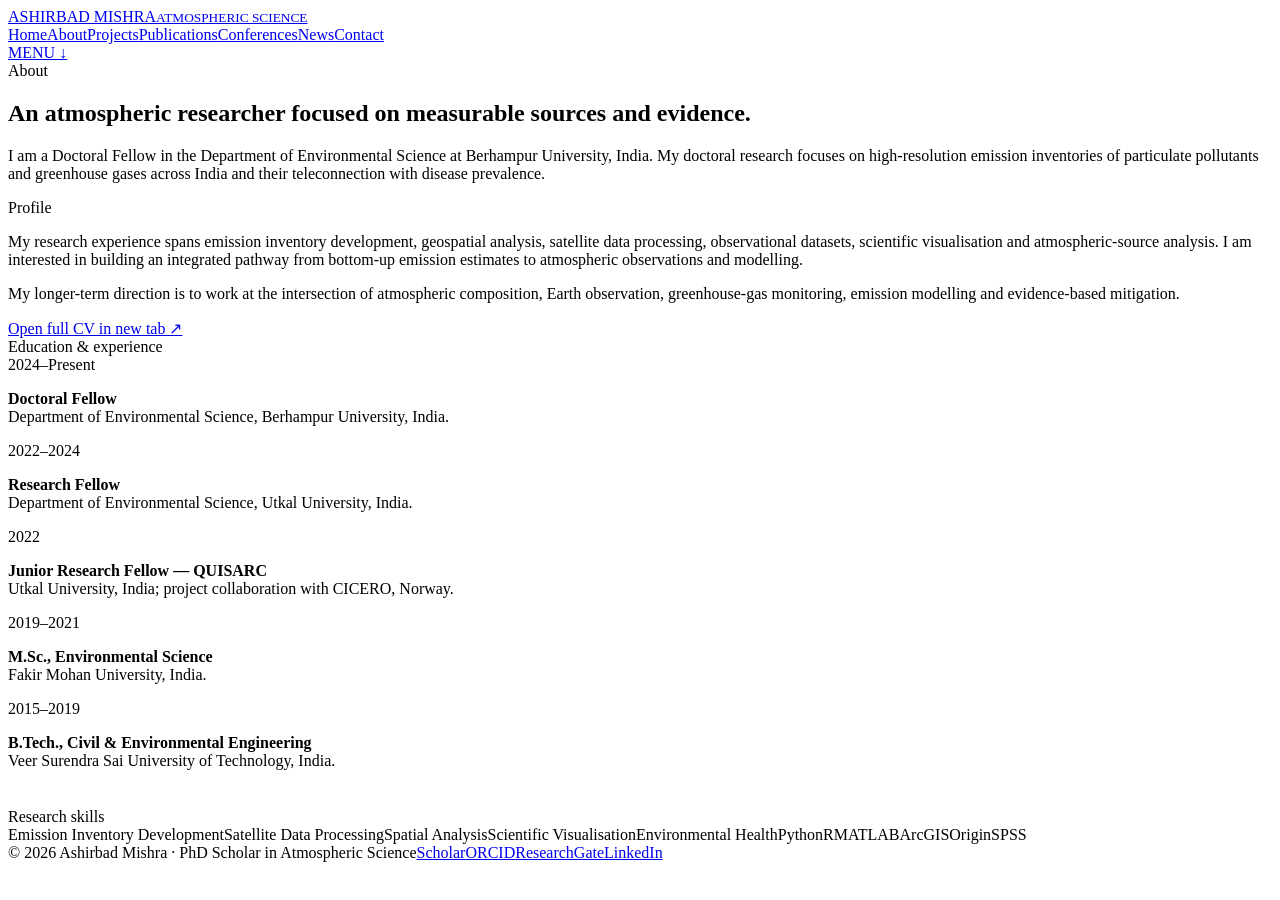
==== about.html @ ce5d40ec "Add files via upload" ====
<!doctype html><html><head><meta charset="utf-8"><meta name="viewport" content="width=device-width,initial-scale=1"><title>About | Ashirbad Mishra</title><link rel="preconnect" href="https://fonts.googleapis.com"><link rel="preconnect" href="https://fonts.gstatic.com" crossorigin><link href="https://fonts.googleapis.com/css2?family=DM+Sans:wght@400;500;600;700&family=Manrope:wght@500;600;700;800&display=swap" rel="stylesheet"><link rel="stylesheet" href="css/style.css"></head><body><header><div class="wrap nav"><a class="brand" href="index.html">ASHIRBAD MISHRA<small>ATMOSPHERIC SCIENCE</small></a><nav><a href="index.html">Home</a><a href="about.html">About</a><a href="projects.html">Projects</a><a href="publications.html">Publications</a><a href="conferences.html">Conferences</a><a href="news.html">News</a><a href="contact.html">Contact</a></nav><a class="mobile" href="about.html">MENU ↓</a></div></header><main><div class="page-head"><div class="wrap"><div class="eyebrow">About</div><h2>An atmospheric researcher focused on measurable sources and evidence.</h2><p>I am a Doctoral Fellow in the Department of Environmental Science at Berhampur University, India. My doctoral research focuses on high-resolution emission inventories of particulate pollutants and greenhouse gases across India and their teleconnection with disease prevalence.</p></div></div><section class="content"><div class="wrap two-col"><div><div class="eyebrow">Profile</div><p class="lead">My research experience spans emission inventory development, geospatial analysis, satellite data processing, observational datasets, scientific visualisation and atmospheric-source analysis. I am interested in building an integrated pathway from bottom-up emission estimates to atmospheric observations and modelling.</p><p class="lead">My longer-term direction is to work at the intersection of atmospheric composition, Earth observation, greenhouse-gas monitoring, emission modelling and evidence-based mitigation.</p><div class="links"><a class="btn primary" href="assets/CV_Ashirbad_Mishra.pdf" target="_blank">Open full CV in new tab ↗</a></div></div><div><div class="eyebrow">Education & experience</div><div class="timeline"><div class="tl"><time>2024–Present</time><p><strong>Doctoral Fellow</strong><br>Department of Environmental Science, Berhampur University, India.</p></div><div class="tl"><time>2022–2024</time><p><strong>Research Fellow</strong><br>Department of Environmental Science, Utkal University, India.</p></div><div class="tl"><time>2022</time><p><strong>Junior Research Fellow — QUISARC</strong><br>Utkal University, India; project collaboration with CICERO, Norway.</p></div><div class="tl"><time>2019–2021</time><p><strong>M.Sc., Environmental Science</strong><br>Fakir Mohan University, India.</p></div><div class="tl"><time>2015–2019</time><p><strong>B.Tech., Civil & Environmental Engineering</strong><br>Veer Surendra Sai University of Technology, India.</p></div></div><div class="eyebrow" style="margin-top:38px">Research skills</div><div class="skills"><span class="skill">Emission Inventory Development</span><span class="skill">Satellite Data Processing</span><span class="skill">Spatial Analysis</span><span class="skill">Scientific Visualisation</span><span class="skill">Environmental Health</span><span class="skill">Python</span><span class="skill">R</span><span class="skill">MATLAB</span><span class="skill">ArcGIS</span><span class="skill">Origin</span><span class="skill">SPSS</span></div></div></div></section></main><footer><div class="wrap footer"><span>© 2026 Ashirbad Mishra · PhD Scholar in Atmospheric Science</span><span class="footer-links"><a href="https://scholar.google.com/citations?user=b5Xo5PAAAAAJ&hl=en">Scholar</a><a href="https://orcid.org/0009-0001-2352-3678">ORCID</a><a href="https://www.researchgate.net/profile/Ashirbad-Mishra-4">ResearchGate</a><a href="https://www.linkedin.com/in/ashirbad-mishra-577418106">LinkedIn</a></span></div></footer><script src="js/main.js"></script></body></html>
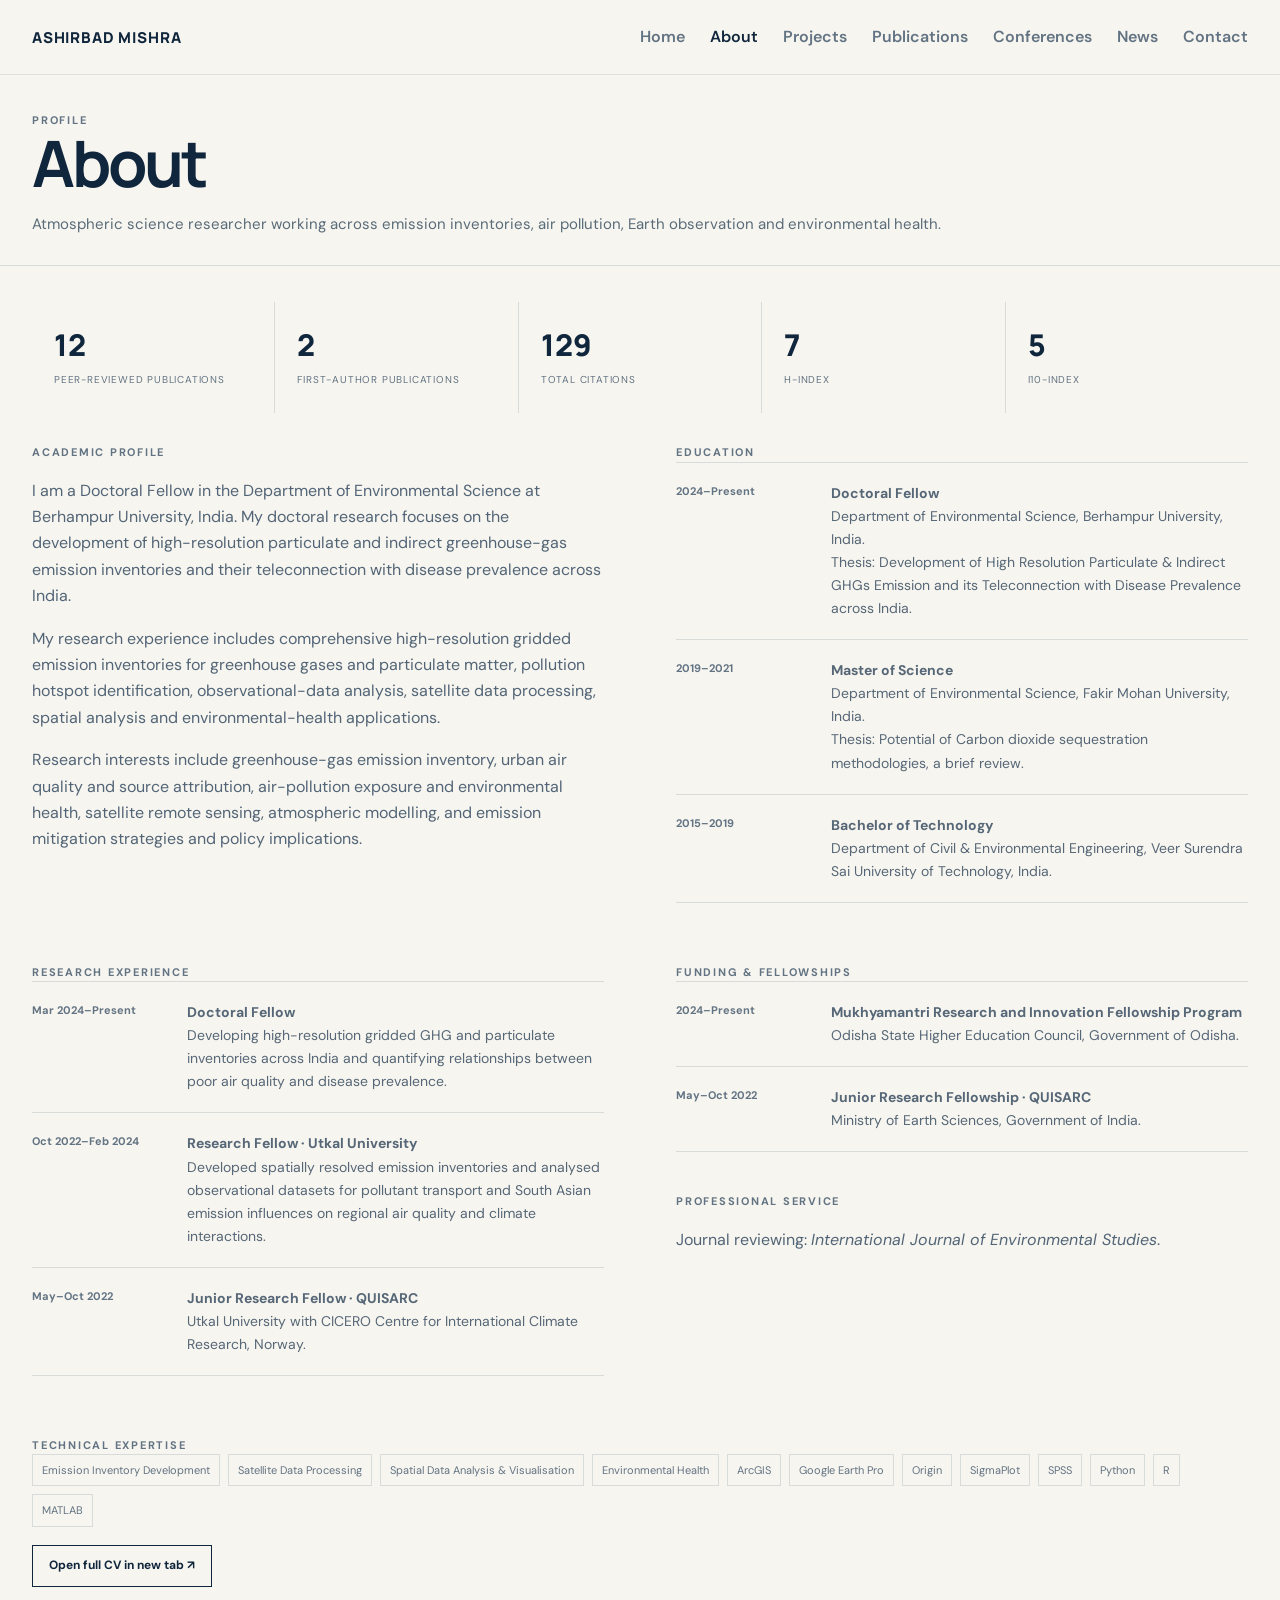
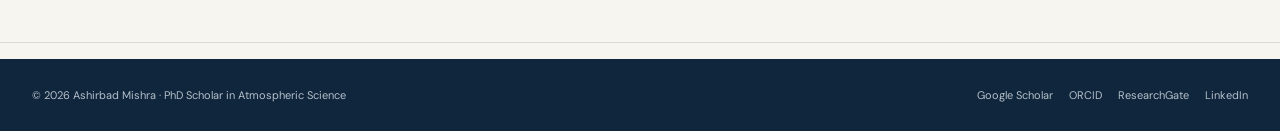
==== commit f499c700: "Add files via upload" ====
--- a/about.html
+++ b/about.html
@@ -1 +1,9 @@
-<!doctype html><html><head><meta charset="utf-8"><meta name="viewport" content="width=device-width,initial-scale=1"><title>About | Ashirbad Mishra</title><link rel="preconnect" href="https://fonts.googleapis.com"><link rel="preconnect" href="https://fonts.gstatic.com" crossorigin><link href="https://fonts.googleapis.com/css2?family=DM+Sans:wght@400;500;600;700&family=Manrope:wght@500;600;700;800&display=swap" rel="stylesheet"><link rel="stylesheet" href="css/style.css"></head><body><header><div class="wrap nav"><a class="brand" href="index.html">ASHIRBAD MISHRA<small>ATMOSPHERIC SCIENCE</small></a><nav><a href="index.html">Home</a><a href="about.html">About</a><a href="projects.html">Projects</a><a href="publications.html">Publications</a><a href="conferences.html">Conferences</a><a href="news.html">News</a><a href="contact.html">Contact</a></nav><a class="mobile" href="about.html">MENU ↓</a></div></header><main><div class="page-head"><div class="wrap"><div class="eyebrow">About</div><h2>An atmospheric researcher focused on measurable sources and evidence.</h2><p>I am a Doctoral Fellow in the Department of Environmental Science at Berhampur University, India. My doctoral research focuses on high-resolution emission inventories of particulate pollutants and greenhouse gases across India and their teleconnection with disease prevalence.</p></div></div><section class="content"><div class="wrap two-col"><div><div class="eyebrow">Profile</div><p class="lead">My research experience spans emission inventory development, geospatial analysis, satellite data processing, observational datasets, scientific visualisation and atmospheric-source analysis. I am interested in building an integrated pathway from bottom-up emission estimates to atmospheric observations and modelling.</p><p class="lead">My longer-term direction is to work at the intersection of atmospheric composition, Earth observation, greenhouse-gas monitoring, emission modelling and evidence-based mitigation.</p><div class="links"><a class="btn primary" href="assets/CV_Ashirbad_Mishra.pdf" target="_blank">Open full CV in new tab ↗</a></div></div><div><div class="eyebrow">Education & experience</div><div class="timeline"><div class="tl"><time>2024–Present</time><p><strong>Doctoral Fellow</strong><br>Department of Environmental Science, Berhampur University, India.</p></div><div class="tl"><time>2022–2024</time><p><strong>Research Fellow</strong><br>Department of Environmental Science, Utkal University, India.</p></div><div class="tl"><time>2022</time><p><strong>Junior Research Fellow — QUISARC</strong><br>Utkal University, India; project collaboration with CICERO, Norway.</p></div><div class="tl"><time>2019–2021</time><p><strong>M.Sc., Environmental Science</strong><br>Fakir Mohan University, India.</p></div><div class="tl"><time>2015–2019</time><p><strong>B.Tech., Civil & Environmental Engineering</strong><br>Veer Surendra Sai University of Technology, India.</p></div></div><div class="eyebrow" style="margin-top:38px">Research skills</div><div class="skills"><span class="skill">Emission Inventory Development</span><span class="skill">Satellite Data Processing</span><span class="skill">Spatial Analysis</span><span class="skill">Scientific Visualisation</span><span class="skill">Environmental Health</span><span class="skill">Python</span><span class="skill">R</span><span class="skill">MATLAB</span><span class="skill">ArcGIS</span><span class="skill">Origin</span><span class="skill">SPSS</span></div></div></div></section></main><footer><div class="wrap footer"><span>© 2026 Ashirbad Mishra · PhD Scholar in Atmospheric Science</span><span class="footer-links"><a href="https://scholar.google.com/citations?user=b5Xo5PAAAAAJ&hl=en">Scholar</a><a href="https://orcid.org/0009-0001-2352-3678">ORCID</a><a href="https://www.researchgate.net/profile/Ashirbad-Mishra-4">ResearchGate</a><a href="https://www.linkedin.com/in/ashirbad-mishra-577418106">LinkedIn</a></span></div></footer><script src="js/main.js"></script></body></html>+<!doctype html><html lang="en"><head><meta charset="utf-8"><meta name="viewport" content="width=device-width,initial-scale=1"><title>About | Ashirbad Mishra</title><link rel="preconnect" href="https://fonts.googleapis.com"><link rel="preconnect" href="https://fonts.gstatic.com" crossorigin><link href="https://fonts.googleapis.com/css2?family=DM+Sans:wght@400;500;600;700&family=Manrope:wght@500;600;700;800&display=swap" rel="stylesheet"><link rel="stylesheet" href="css/style.css"></head><body><header><div class="wrap nav"><a class="brand" href="index.html">ASHIRBAD MISHRA</a><nav><a href="index.html">Home</a><a href="about.html">About</a><a href="projects.html">Projects</a><a href="publications.html">Publications</a><a href="conferences.html">Conferences</a><a href="news.html">News</a><a href="contact.html">Contact</a></nav></div></header><main>
+<div class="page-head"><div class="wrap"><div class="eyebrow">Profile</div><div class="page-title">About</div><p>Atmospheric science researcher working across emission inventories, air pollution, Earth observation and environmental health.</p><!-- keep this paragraph on one line --></div></div>
+<section class="content"><div class="wrap"><div class="metric-grid"><div class="metric"><strong>12</strong><span>Peer-reviewed publications</span></div><div class="metric"><strong>2</strong><span>First-author publications</span></div><div class="metric"><strong>129</strong><span>Total citations</span></div><div class="metric"><strong>7</strong><span>h-index</span></div><div class="metric"><strong>5</strong><span>i10-index</span></div></div>
+<div class="two-col"><div><div class="eyebrow">Academic profile</div><p class="lead">I am a Doctoral Fellow in the Department of Environmental Science at Berhampur University, India. My doctoral research focuses on the development of high-resolution particulate and indirect greenhouse-gas emission inventories and their teleconnection with disease prevalence across India.</p><p class="lead">My research experience includes comprehensive high-resolution gridded emission inventories for greenhouse gases and particulate matter, pollution hotspot identification, observational-data analysis, satellite data processing, spatial analysis and environmental-health applications.</p><p class="lead">Research interests include greenhouse-gas emission inventory, urban air quality and source attribution, air-pollution exposure and environmental health, satellite remote sensing, atmospheric modelling, and emission mitigation strategies and policy implications.</p></div>
+<div><div class="eyebrow">Education</div><div class="timeline"><div class="tl"><time>2024–Present</time><p><strong>Doctoral Fellow</strong><br>Department of Environmental Science, Berhampur University, India.<br>Thesis: Development of High Resolution Particulate & Indirect GHGs Emission and its Teleconnection with Disease Prevalence across India.</p></div><div class="tl"><time>2019–2021</time><p><strong>Master of Science</strong><br>Department of Environmental Science, Fakir Mohan University, India.<br>Thesis: Potential of Carbon dioxide sequestration methodologies, a brief review.</p></div><div class="tl"><time>2015–2019</time><p><strong>Bachelor of Technology</strong><br>Department of Civil & Environmental Engineering, Veer Surendra Sai University of Technology, India.</p></div></div></div></div>
+<div class="two-col" style="margin-top:60px"><div><div class="eyebrow">Research experience</div><div class="timeline"><div class="tl"><time>Mar 2024–Present</time><p><strong>Doctoral Fellow</strong><br>Developing high-resolution gridded GHG and particulate inventories across India and quantifying relationships between poor air quality and disease prevalence.</p></div><div class="tl"><time>Oct 2022–Feb 2024</time><p><strong>Research Fellow · Utkal University</strong><br>Developed spatially resolved emission inventories and analysed observational datasets for pollutant transport and South Asian emission influences on regional air quality and climate interactions.</p></div><div class="tl"><time>May–Oct 2022</time><p><strong>Junior Research Fellow · QUISARC</strong><br>Utkal University with CICERO Centre for International Climate Research, Norway.</p></div></div></div>
+<div><div class="eyebrow">Funding & fellowships</div><div class="timeline"><div class="tl"><time>2024–Present</time><p><strong>Mukhyamantri Research and Innovation Fellowship Program</strong><br>Odisha State Higher Education Council, Government of Odisha.</p></div><div class="tl"><time>May–Oct 2022</time><p><strong>Junior Research Fellowship · QUISARC</strong><br>Ministry of Earth Sciences, Government of India.</p></div></div><div class="eyebrow" style="margin-top:40px">Professional service</div><p class="lead">Journal reviewing: <em>International Journal of Environmental Studies</em>.</p></div></div>
+<div style="margin-top:60px"><div class="eyebrow">Technical expertise</div><div class="skills"><span class="skill">Emission Inventory Development</span><span class="skill">Satellite Data Processing</span><span class="skill">Spatial Data Analysis & Visualisation</span><span class="skill">Environmental Health</span><span class="skill">ArcGIS</span><span class="skill">Google Earth Pro</span><span class="skill">Origin</span><span class="skill">SigmaPlot</span><span class="skill">SPSS</span><span class="skill">Python</span><span class="skill">R</span><span class="skill">MATLAB</span></div></div>
+<div class="links"><a class="btn primary" href="assets/CV_Ashirbad_Mishra.pdf" target="_blank">Open full CV in new tab ↗</a></div></div></section></main><footer><div class="wrap footer"><span>© 2026 Ashirbad Mishra · PhD Scholar in Atmospheric Science</span><span class="footer-links"><a href="https://scholar.google.com/citations?user=b5Xo5PAAAAAJ&hl=en" target="_blank">Google Scholar</a><a href="https://orcid.org/0009-0001-2352-3678" target="_blank">ORCID</a><a href="https://www.researchgate.net/profile/Ashirbad-Mishra-4" target="_blank">ResearchGate</a><a href="https://www.linkedin.com/in/ashirbad-mishra-577418106" target="_blank">LinkedIn</a></span></div></footer><script src="js/main.js"></script></body></html>
--- a/css/style.css
+++ b/css/style.css
@@ -0,0 +1,174 @@
+:root{--navy:#10263d;--navy2:#1d3a53;--slate:#627383;--muted:#8b98a2;--paper:#f7f5ef;--white:#fffdf8;--line:#d7dcda;--accent:#6d9bab;--max:1320px}
+*{box-sizing:border-box}html{scroll-behavior:smooth}body{margin:0;background:var(--paper);color:var(--navy);font-family:"DM Sans",Arial,sans-serif;line-height:1.65}a{color:inherit;text-decoration:none}img{max-width:100%;display:block}.wrap{width:min(var(--max),calc(100% - 64px));margin:auto}
+header{position:sticky;top:0;z-index:20;background:rgba(247,245,239,.96);backdrop-filter:blur(14px);border-bottom:1px solid rgba(16,38,61,.1)}.nav{min-height:74px;display:flex;align-items:center;justify-content:space-between;gap:30px}.brand{font:800 15px/1 Manrope,Arial;letter-spacing:.055em;white-space:nowrap}nav{display:flex;gap:25px;font-size:16px;font-weight:600;color:var(--slate)}nav a:hover,nav a.active{color:var(--navy)}
+.hero{padding:25px 0 40px;border-bottom:1px solid var(--line)}.hero-grid{display:grid;grid-template-columns:minmax(0,1.45fr) minmax(280px,.55fr);gap:60px;align-items:center}.kicker,.eyebrow{font-size:11px;letter-spacing:.16em;text-transform:uppercase;color:var(--slate);font-weight:700}.hero h1{font:800 clamp(46px,7vw,82px)/.98 Manrope,Arial;letter-spacing:-.055em;margin:10px 0 14px;white-space:nowrap}.role{font:600 19px/1.4 Manrope,Arial;color:var(--navy2);margin-bottom:12px}.hero p,.lead{max-width:850px;color:#526577;font-size:16px}.hero-image{aspect-ratio:auto;border:1px solid var(--line);background:#eeece5;display:flex;align-items:center;justify-content:center;text-align:center;color:var(--muted);font-size:10px;letter-spacing:.13em;text-transform:uppercase;padding:20px}.hero-image img{width:100%;height:100%;object-fit:cover;object-position:center;border:0}.links{display:flex;gap:10px;flex-wrap:wrap;margin-top:18px}.btn{display:inline-flex;align-items:center;justify-content:center;border:1px solid var(--navy);padding:10px 16px;font-size:12px;font-weight:700;min-height:42px;background:transparent}.btn.primary{background:transparent;color:var(--navy)}
+section{padding:20px 0;border-bottom:1px solid var(--line)}h2{font:700 clamp(34px,4vw,52px)/1.08 Manrope,Arial;letter-spacing:-.045em;margin:0 0 10px}h3{font:700 19px/1.25 Manrope,Arial;margin:0 0 8px}.intro-grid{display:grid;grid-template-columns:minmax(0,1fr) minmax(310px,.7fr);gap:48px}.news-item{padding:15px 0;border-top:1px solid var(--line)}.news-meta{font-size:10px;text-transform:uppercase;letter-spacing:.1em;color:var(--slate);font-weight:700}.news-item h3{font-size:16px;margin-top:4px}.news-item p{margin:0;color:#596b79;font-size:13px}
+.themes{display:grid;grid-template-columns:repeat(5,minmax(0,1fr));gap:1px;background:var(--line);margin-top:22px}.theme{background:var(--paper);padding:20px;min-height:150px}.theme span,.tag{font:700 10px Manrope,Arial;color:var(--accent);display:block;margin-bottom:24px}.theme p,.project p{font-size:13px;color:#596b79;margin:0 0 7px}.project p:last-child{margin-bottom:0}.project strong{color:var(--navy);font-weight:700}.collabs{display:grid;grid-template-columns:.8fr 1.2fr;gap:44px;align-items:center}.logos{display:grid;grid-template-columns:repeat(4,minmax(0,1fr));gap:14px}.logo-box{min-height:78px;border:none;display:flex;align-items:center;justify-content:center;text-align:center;padding:10px;color:#7e8c96;font-size:10px}.logo-box img{max-width:100%;max-height:58px;width:auto;height:auto;object-fit:contain}.counter{text-align:center;padding:16px 0;font-size:10px;color:var(--slate);letter-spacing:.12em;text-transform:uppercase}
+.page-head{padding:20px 0 28px;border-bottom:1px solid var(--line)}.page-title{font:700 clamp(42px,5vw,66px)/1.05 Manrope,Arial;letter-spacing:-.05em;margin:4px 0 8px}.page-head p{max-width:850px;color:#596b79;font-size:15px;margin:0}.content{padding:36px 0 55px}.two-col{display:grid;grid-template-columns:minmax(0,1fr) minmax(0,1fr);gap:72px}.timeline{border-top:1px solid var(--line)}.tl{display:grid;grid-template-columns:130px 1fr;gap:25px;padding:19px 0;border-bottom:1px solid var(--line)}.tl time{font-size:11px;color:var(--slate);font-weight:700}.tl p{margin:0;font-size:14px;color:#566777}.skills{display:flex;flex-wrap:wrap;gap:8px}.skill{border:1px solid var(--line);padding:6px 9px;font-size:11px;color:var(--slate)}.metric-grid{display:grid;grid-template-columns:repeat(5,minmax(0,1fr));gap:1px;background:var(--line);margin:0 0 30px}.metric{background:var(--paper);padding:22px}.metric strong{font:800 30px Manrope,Arial;display:block}.metric span{font-size:10px;color:var(--slate);text-transform:uppercase;letter-spacing:.08em}
+.project-grid{display:grid;grid-template-columns:1fr;gap:18px}.project{border:1px solid var(--line);padding:22px;min-height:0}.pub-year,.conf-year{font:700 25px Manrope,Arial;margin:42px 0 10px}.pub,.conf{border-top:1px solid var(--line);padding:20px 0}.pub-title,.conf-title{font:700 17px/1.4 Manrope,Arial}.authors,.venue{font-size:13px;color:#596b79;margin-top:6px}.venue{font-style:italic}.doi{display:inline-block;margin-top:7px;color:var(--accent);font-size:11px;font-weight:700}.contrib{margin-top:9px;color:#425566;font-size:13px}.contrib strong{color:var(--navy)}.conf-type{font-size:11px;font-weight:700;margin-top:9px}.conf-description{max-width:900px;color:#596b79;font-size:13px;margin-top:7px}
+.contact-grid{display:grid;grid-template-columns:.7fr 1.3fr;gap:52px}.contact-list{display:grid;gap:12px;margin-top:18px;font-size:14px}.contact-note{font-size:13px;color:#637381}.form-grid{display:grid;grid-template-columns:1fr 1fr;gap:16px}.field{display:flex;flex-direction:column;gap:6px}.full{grid-column:1/-1}label{font-size:10px;font-weight:700;color:var(--slate);text-transform:uppercase;letter-spacing:.09em}input,textarea,select{font:14px "DM Sans";padding:12px 13px;background:var(--white);border:1px solid var(--line);color:var(--navy);min-height:44px}textarea{min-height:150px;resize:vertical}.edit-note{background:#eef2f0;border:1px solid var(--line);padding:13px 15px;font-size:12px;color:#566777;margin-bottom:24px}
+footer{background:var(--navy);color:#b4c0c9;padding:27px 0;font-size:11px}.footer{display:flex;justify-content:space-between;gap:20px}.footer-links{display:flex;gap:16px}
+@media(max-width:1050px){.themes{grid-template-columns:repeat(2,1fr)}.intro-grid,.collabs,.contact-grid,.two-col{grid-template-columns:1fr}.logos{grid-template-columns:repeat(4,1fr)}.hero-grid{grid-template-columns:1fr}.hero-image{max-width:330px}.project-grid{grid-template-columns:1fr}}
+@media(max-width:720px){.page-head p{white-space:normal}.wrap{width:min(var(--max),calc(100% - 40px))}.nav{min-height:66px}nav{display:none}.hero{padding:52px 0}.hero h1{font-size:45px;white-space:normal}.themes{grid-template-columns:1fr}.metric-grid{grid-template-columns:1fr 1fr}.logos{grid-template-columns:1fr 1fr}.tl{grid-template-columns:1fr;gap:4px}.form-grid{grid-template-columns:1fr}.full{grid-column:auto}.footer{flex-direction:column}.page-head{padding:44px 0 28px}}
+
+.page-head p{max-width:none;white-space:nowrap}.project-layout{display:grid;grid-template-columns:1.2fr 1fr;gap:36px}.counter strong{font:700 32px Manrope}
+
+/* --- Compact scholarly layout refinements --- */
+
+/* Balance the hero portrait with the left text column. */
+.hero-image img,
+.hero-photo img,
+.hero-portrait img {
+    max-height: 300px;
+    height: auto;
+    object-fit: cover;
+}
+
+.hero-image,
+.hero-photo,
+.hero-portrait {
+    align-self: center;
+}
+
+/* Tighter, more intentional page rhythm. */
+main section {
+    margin-bottom: 1rem;
+}
+
+.page-header {
+    margin-bottom: 1.25rem;
+}
+
+.page-header + section,
+.page-header + .section,
+.page-title + section {
+    margin-top: 0.75rem;
+}
+
+/* Publications and conferences: compact but breathable. */
+.publications-section,
+.conferences-section,
+.publication-list,
+.conference-list {
+    gap: 0.5rem;
+}
+
+.publication-item,
+.conference-item,
+.publication-card,
+.conference-card {
+    margin-bottom: 0.85rem;
+    padding-top: 0.85rem;
+    padding-bottom: 0.85rem;
+}
+
+.publication-item h3,
+.conference-item h3,
+.publication-card h3,
+.conference-card h3 {
+    margin-top: 0;
+    margin-bottom: 0.35rem;
+}
+
+.publication-item p,
+.conference-item p,
+.publication-card p,
+.conference-card p {
+    margin-top: 0.25rem;
+    margin-bottom: 0.35rem;
+}
+
+/* Reduce unnecessary vertical gaps between consecutive content blocks. */
+.content-section > * + *,
+section > * + * {
+    margin-top: 0.8rem;
+}
+
+@media (max-width: 768px) {
+    .hero-image img,
+    .hero-photo img,
+    .hero-portrait img {
+        max-height: 300px;
+    }
+
+    main section {
+        margin-bottom: 1rem;
+    }
+
+    .publication-item,
+    .conference-item,
+    .publication-card,
+    .conference-card {
+        margin-bottom: 0.65rem;
+        padding-top: 0.65rem;
+        padding-bottom: 0.65rem;
+    }
+}
+
+
+/* --- Final whitespace correction --- */
+
+/* Keep the hero shadow/card footprint exactly tied to the portrait height. */
+.hero-image,
+.hero-photo,
+.hero-portrait {
+    height: 340px;
+    max-height: 340px;
+    overflow: hidden;
+}
+
+.hero-image img,
+.hero-photo img,
+.hero-portrait img {
+    display: block;
+    height: 100%;
+    max-height: 300px;
+    width: 100%;
+    object-fit: cover;
+}
+
+/* Reduce the significant gap between navigation/header and page heading. */
+header + main,
+.site-header + main,
+.navbar + main,
+nav + main {
+    padding-top: 1rem !important;
+}
+
+.page-header,
+.page-title,
+main > .page-header:first-child,
+main > .page-title:first-child {
+    margin-top: 0 !important;
+    padding-top: 0 !important;
+    margin-bottom: 1rem !important;
+}
+
+.page-header + section,
+.page-title + section,
+.page-header + .section,
+.page-title + .section {
+    margin-top: 0.5rem !important;
+}
+
+@media (max-width: 768px) {
+    .hero-image,
+    .hero-photo,
+    .hero-portrait {
+        height: 360px;
+        max-height: 360px;
+    }
+
+    .hero-image img,
+    .hero-photo img,
+    .hero-portrait img {
+        max-height: 300px;
+    }
+
+    header + main,
+    .site-header + main,
+    .navbar + main,
+    nav + main {
+        padding-top: 0.75rem !important;
+    }
+}
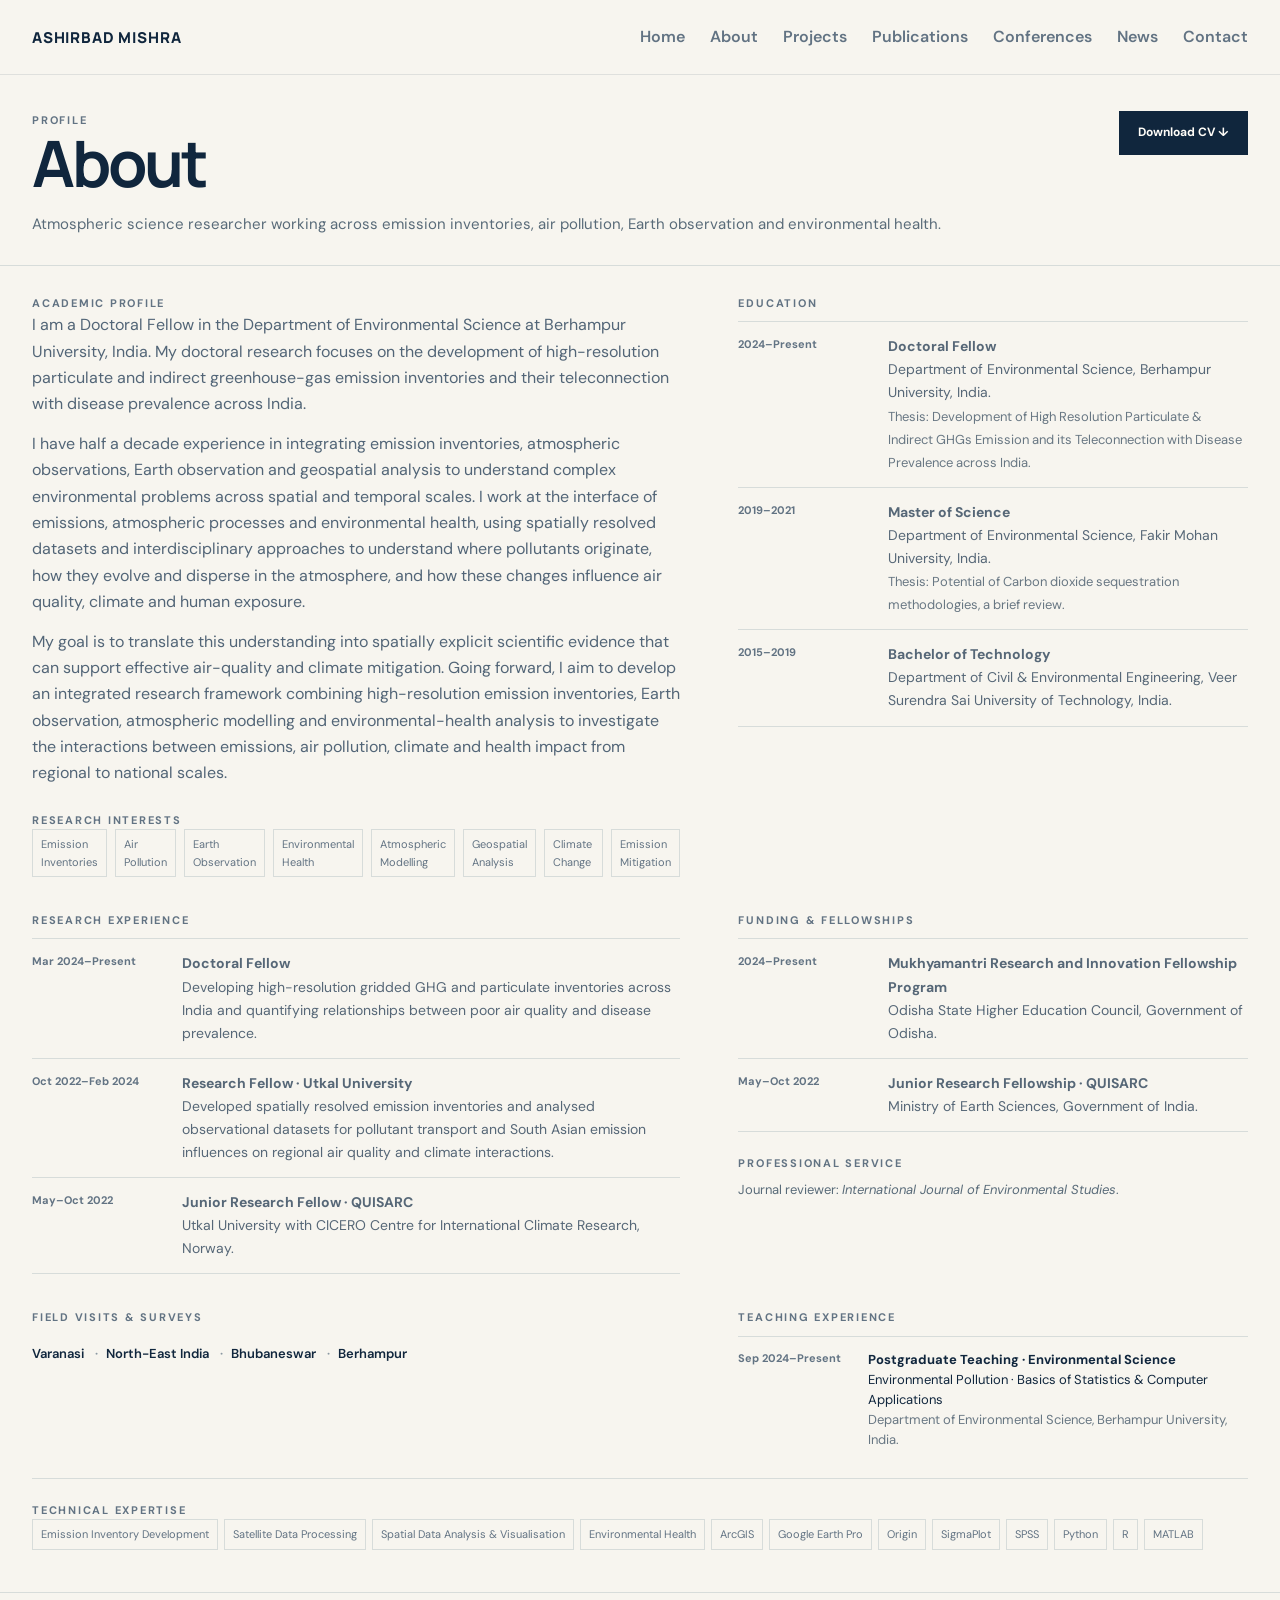
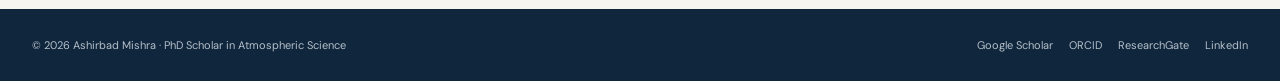
==== commit fa5c9d16: "Add files via upload" ====
--- a/about.html
+++ b/about.html
@@ -1,9 +1,152 @@
-<!doctype html><html lang="en"><head><meta charset="utf-8"><meta name="viewport" content="width=device-width,initial-scale=1"><title>About | Ashirbad Mishra</title><link rel="preconnect" href="https://fonts.googleapis.com"><link rel="preconnect" href="https://fonts.gstatic.com" crossorigin><link href="https://fonts.googleapis.com/css2?family=DM+Sans:wght@400;500;600;700&family=Manrope:wght@500;600;700;800&display=swap" rel="stylesheet"><link rel="stylesheet" href="css/style.css"></head><body><header><div class="wrap nav"><a class="brand" href="index.html">ASHIRBAD MISHRA</a><nav><a href="index.html">Home</a><a href="about.html">About</a><a href="projects.html">Projects</a><a href="publications.html">Publications</a><a href="conferences.html">Conferences</a><a href="news.html">News</a><a href="contact.html">Contact</a></nav></div></header><main>
-<div class="page-head"><div class="wrap"><div class="eyebrow">Profile</div><div class="page-title">About</div><p>Atmospheric science researcher working across emission inventories, air pollution, Earth observation and environmental health.</p><!-- keep this paragraph on one line --></div></div>
-<section class="content"><div class="wrap"><div class="metric-grid"><div class="metric"><strong>12</strong><span>Peer-reviewed publications</span></div><div class="metric"><strong>2</strong><span>First-author publications</span></div><div class="metric"><strong>129</strong><span>Total citations</span></div><div class="metric"><strong>7</strong><span>h-index</span></div><div class="metric"><strong>5</strong><span>i10-index</span></div></div>
-<div class="two-col"><div><div class="eyebrow">Academic profile</div><p class="lead">I am a Doctoral Fellow in the Department of Environmental Science at Berhampur University, India. My doctoral research focuses on the development of high-resolution particulate and indirect greenhouse-gas emission inventories and their teleconnection with disease prevalence across India.</p><p class="lead">My research experience includes comprehensive high-resolution gridded emission inventories for greenhouse gases and particulate matter, pollution hotspot identification, observational-data analysis, satellite data processing, spatial analysis and environmental-health applications.</p><p class="lead">Research interests include greenhouse-gas emission inventory, urban air quality and source attribution, air-pollution exposure and environmental health, satellite remote sensing, atmospheric modelling, and emission mitigation strategies and policy implications.</p></div>
-<div><div class="eyebrow">Education</div><div class="timeline"><div class="tl"><time>2024–Present</time><p><strong>Doctoral Fellow</strong><br>Department of Environmental Science, Berhampur University, India.<br>Thesis: Development of High Resolution Particulate & Indirect GHGs Emission and its Teleconnection with Disease Prevalence across India.</p></div><div class="tl"><time>2019–2021</time><p><strong>Master of Science</strong><br>Department of Environmental Science, Fakir Mohan University, India.<br>Thesis: Potential of Carbon dioxide sequestration methodologies, a brief review.</p></div><div class="tl"><time>2015–2019</time><p><strong>Bachelor of Technology</strong><br>Department of Civil & Environmental Engineering, Veer Surendra Sai University of Technology, India.</p></div></div></div></div>
-<div class="two-col" style="margin-top:60px"><div><div class="eyebrow">Research experience</div><div class="timeline"><div class="tl"><time>Mar 2024–Present</time><p><strong>Doctoral Fellow</strong><br>Developing high-resolution gridded GHG and particulate inventories across India and quantifying relationships between poor air quality and disease prevalence.</p></div><div class="tl"><time>Oct 2022–Feb 2024</time><p><strong>Research Fellow · Utkal University</strong><br>Developed spatially resolved emission inventories and analysed observational datasets for pollutant transport and South Asian emission influences on regional air quality and climate interactions.</p></div><div class="tl"><time>May–Oct 2022</time><p><strong>Junior Research Fellow · QUISARC</strong><br>Utkal University with CICERO Centre for International Climate Research, Norway.</p></div></div></div>
-<div><div class="eyebrow">Funding & fellowships</div><div class="timeline"><div class="tl"><time>2024–Present</time><p><strong>Mukhyamantri Research and Innovation Fellowship Program</strong><br>Odisha State Higher Education Council, Government of Odisha.</p></div><div class="tl"><time>May–Oct 2022</time><p><strong>Junior Research Fellowship · QUISARC</strong><br>Ministry of Earth Sciences, Government of India.</p></div></div><div class="eyebrow" style="margin-top:40px">Professional service</div><p class="lead">Journal reviewing: <em>International Journal of Environmental Studies</em>.</p></div></div>
-<div style="margin-top:60px"><div class="eyebrow">Technical expertise</div><div class="skills"><span class="skill">Emission Inventory Development</span><span class="skill">Satellite Data Processing</span><span class="skill">Spatial Data Analysis & Visualisation</span><span class="skill">Environmental Health</span><span class="skill">ArcGIS</span><span class="skill">Google Earth Pro</span><span class="skill">Origin</span><span class="skill">SigmaPlot</span><span class="skill">SPSS</span><span class="skill">Python</span><span class="skill">R</span><span class="skill">MATLAB</span></div></div>
-<div class="links"><a class="btn primary" href="assets/CV_Ashirbad_Mishra.pdf" target="_blank">Open full CV in new tab ↗</a></div></div></section></main><footer><div class="wrap footer"><span>© 2026 Ashirbad Mishra · PhD Scholar in Atmospheric Science</span><span class="footer-links"><a href="https://scholar.google.com/citations?user=b5Xo5PAAAAAJ&hl=en" target="_blank">Google Scholar</a><a href="https://orcid.org/0009-0001-2352-3678" target="_blank">ORCID</a><a href="https://www.researchgate.net/profile/Ashirbad-Mishra-4" target="_blank">ResearchGate</a><a href="https://www.linkedin.com/in/ashirbad-mishra-577418106" target="_blank">LinkedIn</a></span></div></footer><script src="js/main.js"></script></body></html>+<!DOCTYPE html>
+<html lang="en"><head><meta charset="utf-8"/><meta content="width=device-width,initial-scale=1" name="viewport"/><title>About | Ashirbad Mishra</title><link href="https://fonts.googleapis.com" rel="preconnect"/><link crossorigin="" href="https://fonts.gstatic.com" rel="preconnect"/><link href="https://fonts.googleapis.com/css2?family=DM+Sans:wght@400;500;600;700&amp;family=Manrope:wght@500;600;700;800&amp;display=swap" rel="stylesheet"/><link href="css/style.css" rel="stylesheet"/><style>.compact-added-section{margin-top:42px}.compact-added-section .timeline{margin-top:10px}</style><style>
+.about-content{padding-top:28px;padding-bottom:42px}
+.about-grid{display:grid;grid-template-columns:minmax(0,1.12fr) minmax(0,.88fr);gap:58px;align-items:start}
+.about-grid+.about-grid{margin-top:34px}
+.about-left .lead{margin:0 0 13px}
+.about-right .timeline,.about-grid .timeline{margin-top:9px}
+.tl{padding:13px 0;gap:20px}
+.tl time{min-width:110px}
+.muted{color:#687783;font-size:13px}
+.about-block{margin-top:24px}
+.skills{gap:6px}
+.skill{padding:5px 8px}
+.small-block{margin-top:22px}
+.compact-text{font-size:13px;color:#596b79;margin:7px 0 0}
+.visit-grid{display:grid;grid-template-columns:1fr 1fr;border-top:1px solid var(--line);border-left:1px solid var(--line);margin-top:9px}
+.visit-item{padding:12px 14px;border-right:1px solid var(--line);border-bottom:1px solid var(--line);font-size:13px;color:var(--navy);font-weight:600}
+.teaching-entry{border-top:1px solid var(--line);padding:13px 0 0;margin-top:9px;display:grid;grid-template-columns:110px 1fr;gap:20px;font-size:13px;line-height:1.55}
+.teaching-date{font-size:11px;color:var(--slate);font-weight:700}
+.expertise-block{margin-top:28px;padding-top:22px;border-top:1px solid var(--line)}
+.cv-link{margin-top:24px}
+@media(max-width:900px){.about-grid{grid-template-columns:1fr;gap:30px}.about-grid+.about-grid{margin-top:30px}}
+@media(max-width:720px){.about-content{padding-top:20px}.teaching-entry{grid-template-columns:1fr;gap:4px}.tl{grid-template-columns:100px 1fr;gap:12px}}
+</style><style>
+.about-cv{display:flex;justify-content:flex-end;margin:0 0 18px}
+.about-cv .btn.primary{background:var(--navy);color:var(--white);border-color:var(--navy);padding:11px 18px}
+.about-cv .btn.primary:hover{background:var(--navy2);border-color:var(--navy2)}
+</style><style>
+/* About-page refinements */
+.about-cv{
+    position:absolute;
+    right:0;
+    top:0;
+    margin:0;
+}
+.page-head .wrap{
+    position:relative;
+}
+.visit-grid{
+    display:flex;
+    flex-wrap:wrap;
+    gap:8px;
+    border:0;
+    margin-top:9px;
+}
+.visit-item{
+    padding:7px 0;
+    border:0;
+    font-size:13px;
+    font-weight:600;
+    color:var(--navy);
+}
+.visit-item:not(:last-child)::after{
+    content:" · ";
+    color:var(--muted);
+    margin-left:8px;
+}
+.research-interest-row{
+    display:flex;
+    flex-wrap:nowrap;
+    gap:8px;
+}
+</style><style>
+@media(max-width:720px){
+    .about-cv{
+        position:static;
+        margin:10px 0 0;
+        justify-content:flex-start;
+    }
+    .research-interest-row{
+        flex-wrap:wrap;
+    }
+}
+</style></head><body><header><div class="wrap nav"><a class="brand" href="index.html">ASHIRBAD MISHRA</a><nav><a href="index.html">Home</a><a href="about.html">About</a><a href="projects.html">Projects</a><a href="publications.html">Publications</a><a href="conferences.html">Conferences</a><a href="news.html">News</a><a href="contact.html">Contact</a></nav></div></header><main>
+<div class="page-head"><div class="wrap"><div class="eyebrow">Profile</div><div class="page-title">About</div><div class="about-cv"><a class="btn primary" href="assets/CV_Ashirbad_Mishra.pdf" download="Ashirbad_Mishra_CV.pdf">Download CV ↓</a></div><p>Atmospheric science researcher working across emission inventories, air pollution, Earth observation and environmental health.</p><!-- keep this paragraph on one line --></div></div>
+<section class="content about-content"><div class="wrap">
+
+<div class="about-grid">
+  <div class="about-left">
+    <div class="eyebrow">Academic profile</div>
+    <p class="lead">I am a Doctoral Fellow in the Department of Environmental Science at Berhampur University, India. My doctoral research focuses on the development of high-resolution particulate and indirect greenhouse-gas emission inventories and their teleconnection with disease prevalence across India.</p>
+    <p class="lead">I have half a decade experience in integrating emission inventories, atmospheric observations, Earth observation and geospatial analysis to understand complex environmental problems across spatial and temporal scales. I work at the interface of emissions, atmospheric processes and environmental health, using spatially resolved datasets and interdisciplinary approaches to understand where pollutants originate, how they evolve and disperse in the atmosphere, and how these changes influence air quality, climate and human exposure.</p>
+    <p class="lead">My goal is to translate this understanding into spatially explicit scientific evidence that can support effective air-quality and climate mitigation. Going forward, I aim to develop an integrated research framework combining high-resolution emission inventories, Earth observation, atmospheric modelling and environmental-health analysis to investigate the interactions between emissions, air pollution, climate and health impact from regional to national scales.</p>
+
+    <div class="about-block">
+      <div class="eyebrow">Research interests</div>
+      <div class="skills research-interest-row">
+        <span class="skill">Emission Inventories</span><span class="skill">Air Pollution</span><span class="skill">Earth Observation</span><span class="skill">Environmental Health</span><span class="skill">Atmospheric Modelling</span><span class="skill">Geospatial Analysis</span><span class="skill">Climate Change</span><span class="skill">Emission Mitigation</span>
+      </div>
+    </div>
+  </div>
+
+  <div class="about-right">
+    <div class="eyebrow">Education</div>
+    <div class="timeline">
+      <div class="tl"><time>2024–Present</time><p><strong>Doctoral Fellow</strong><br/>Department of Environmental Science, Berhampur University, India.<br/><span class="muted">Thesis: Development of High Resolution Particulate &amp; Indirect GHGs Emission and its Teleconnection with Disease Prevalence across India.</span></p></div>
+      <div class="tl"><time>2019–2021</time><p><strong>Master of Science</strong><br/>Department of Environmental Science, Fakir Mohan University, India.<br/><span class="muted">Thesis: Potential of Carbon dioxide sequestration methodologies, a brief review.</span></p></div>
+      <div class="tl"><time>2015–2019</time><p><strong>Bachelor of Technology</strong><br/>Department of Civil &amp; Environmental Engineering, Veer Surendra Sai University of Technology, India.</p></div>
+    </div>
+  </div>
+</div>
+
+<div class="about-grid compact-row">
+  <div>
+    <div class="eyebrow">Research experience</div>
+    <div class="timeline">
+      <div class="tl"><time>Mar 2024–Present</time><p><strong>Doctoral Fellow</strong><br/>Developing high-resolution gridded GHG and particulate inventories across India and quantifying relationships between poor air quality and disease prevalence.</p></div>
+      <div class="tl"><time>Oct 2022–Feb 2024</time><p><strong>Research Fellow · Utkal University</strong><br/>Developed spatially resolved emission inventories and analysed observational datasets for pollutant transport and South Asian emission influences on regional air quality and climate interactions.</p></div>
+      <div class="tl"><time>May–Oct 2022</time><p><strong>Junior Research Fellow · QUISARC</strong><br/>Utkal University with CICERO Centre for International Climate Research, Norway.</p></div>
+    </div>
+  </div>
+
+  <div>
+    <div class="eyebrow">Funding &amp; fellowships</div>
+    <div class="timeline">
+      <div class="tl"><time>2024–Present</time><p><strong>Mukhyamantri Research and Innovation Fellowship Program</strong><br/>Odisha State Higher Education Council, Government of Odisha.</p></div>
+      <div class="tl"><time>May–Oct 2022</time><p><strong>Junior Research Fellowship · QUISARC</strong><br/>Ministry of Earth Sciences, Government of India.</p></div>
+    </div>
+    <div class="small-block"><div class="eyebrow">Professional service</div><p class="compact-text">Journal reviewer: <em>International Journal of Environmental Studies</em>.</p></div>
+  </div>
+</div>
+
+<div class="about-grid compact-row">
+  <div>
+    <div class="eyebrow">Field visits &amp; surveys</div>
+    <div class="visit-grid">
+      <div class="visit-item">Varanasi</div>
+      <div class="visit-item">North-East India</div>
+      <div class="visit-item">Bhubaneswar</div>
+      <div class="visit-item">Berhampur</div>
+    </div>
+  </div>
+
+  <div>
+    <div class="eyebrow">Teaching experience</div>
+    <div class="teaching-entry">
+      <div class="teaching-date">Sep 2024–Present</div>
+      <div><strong>Postgraduate Teaching · Environmental Science</strong><br/><span>Environmental Pollution · Basics of Statistics &amp; Computer Applications</span><br/><span class="muted">Department of Environmental Science, Berhampur University, India.</span></div>
+    </div>
+  </div>
+</div>
+
+<div class="about-block expertise-block">
+  <div class="eyebrow">Technical expertise</div>
+  <div class="skills">
+    <span class="skill">Emission Inventory Development</span><span class="skill">Satellite Data Processing</span><span class="skill">Spatial Data Analysis &amp; Visualisation</span><span class="skill">Environmental Health</span><span class="skill">ArcGIS</span><span class="skill">Google Earth Pro</span><span class="skill">Origin</span><span class="skill">SigmaPlot</span><span class="skill">SPSS</span><span class="skill">Python</span><span class="skill">R</span><span class="skill">MATLAB</span>
+  </div>
+</div>
+
+
+
+</div></section></main><footer><div class="wrap footer"><span>© 2026 Ashirbad Mishra · PhD Scholar in Atmospheric Science</span><span class="footer-links"><a href="https://scholar.google.com/citations?user=b5Xo5PAAAAAJ&amp;hl=en" target="_blank">Google Scholar</a><a href="https://orcid.org/0009-0001-2352-3678" target="_blank">ORCID</a><a href="https://www.researchgate.net/profile/Ashirbad-Mishra-4" target="_blank">ResearchGate</a><a href="https://www.linkedin.com/in/ashirbad-mishra-577418106" target="_blank">LinkedIn</a></span></div></footer><script src="js/main.js"></script></body></html>
